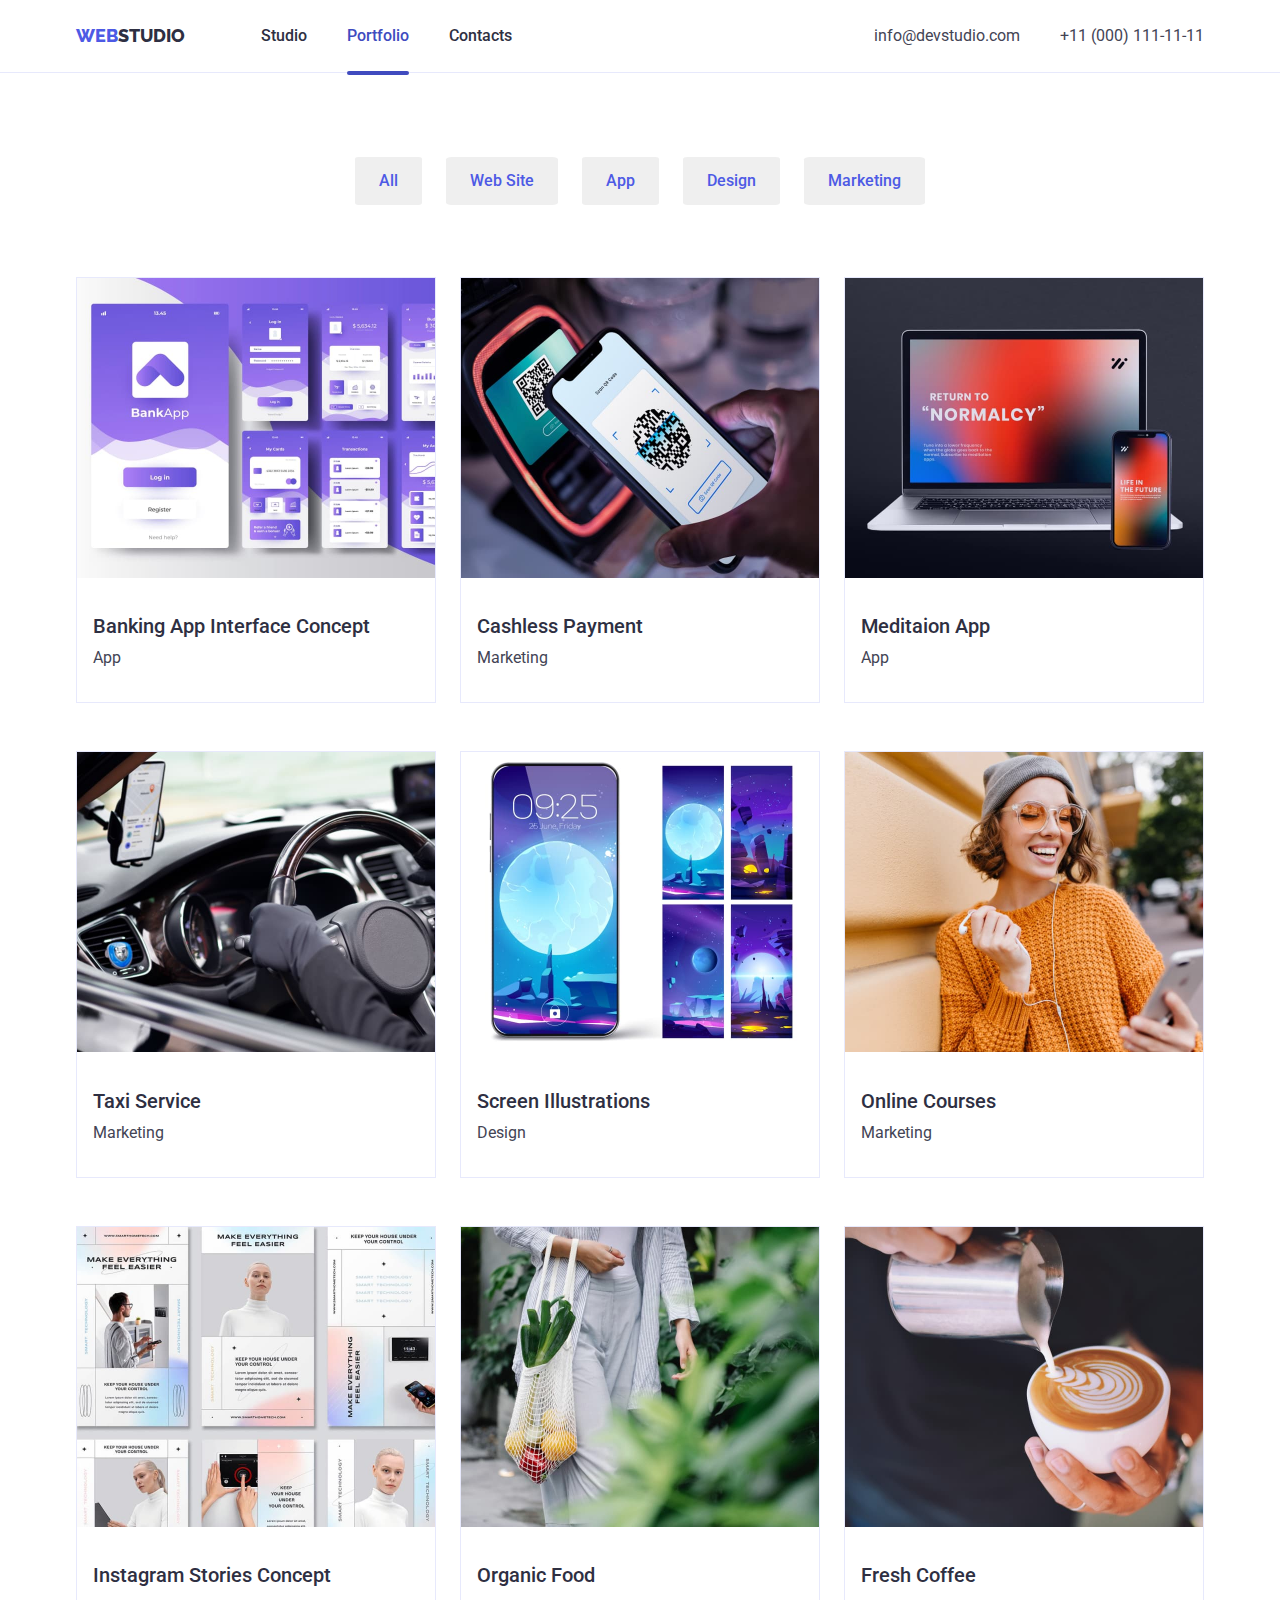
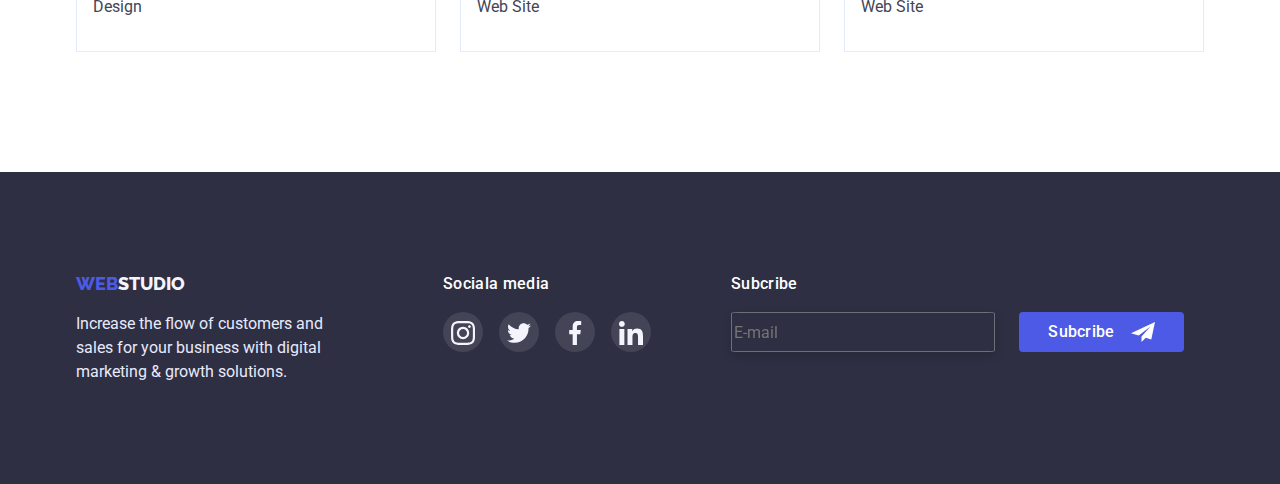
==== portfolio.html @ 8d919e55 "Initial commit" ====
<!DOCTYPE html>
<html lang="en">
<head>
    <meta charset="UTF-8">
    <meta http-equiv="X-UA-Compatible" content="IE=edge">
    <meta name="viewport" content="width=, initial-scale=1.0">
    <title>Document</title>
    <link
    rel="stylesheet"
    href="https://cdnjs.cloudflare.com/ajax/libs/modern-normalize/1.0.0/modern-normalize.min.css"
  />
    <link rel="stylesheet" href="./css/styles.css">
  <link href="https://fonts.googleapis.com/css2?family=Raleway:wght@800&family=Roboto:wght@400;500;700;900&display=swap" rel="stylesheet">
</head>
<body>
  <h1 class="visually-hidden">NAVIGATION</h1>
     <header class="up_header">
        <div class="container one_header">
           
            <nav class="navigation">
                <ul class="references">
                    <a href="./index.html" class="logo"><b class="word_part_one"> WEB</b><b class="word_part_three">STUDIO</b></a>
                    <li><a href="./index.html" class="references_part">Studio</a></li>
                    <li class=><a href="./portfolio.html" class="one_portfolio">Portfolio</a></li>
                    <li><a href="" class="references_part">Contacts</a></li>
                </ul>
            </nav>
                <address class="address_">
                    <ul class="link">
                        <li><a href="mailto:info@devstudio.com" class="link_one">info@devstudio.com</a></li>
                        <li><a href="tel:+110001111111" class="link_one">+11 (000) 111-11-11</a></li>
                    </ul>
                </address>

        </div>
    </header>
    <main>
        
        <section class="haupt_section">
            <div class="container list_two">
                <ul class="portfolio_buttons">
                    <li><button type="button" class="button1">All</button></li>
                    <li><button type="button" class="button1">Web Site</button></li>
                    <li><button type="button" class="button1">App</button></li>
                    <li><button type="button" class="button1">Design</button></li>
                    <li> <button type="button" class="button1">Marketing</button></li>
                </ul>
                    <ul class="list">
                        <li class="list_distance" >
                            <a href="http://">
                                <div class="image_profile">
                                    <img src="./images/image5.jpg" alt="Technologies" width="360">
                                    <div class="hover_block">
                                        <p class="block_paragraph">14 Stylish and User-Friendly App Design Concepts · Task Manager App · Calorie Tracker App · Exotic Fruit Ecommerce App · Cloud Storage App</p>
    
                                        </div>

                                </div>
                                
                                <div class="services_list">
                                    <h3 class="services">Banking App Interface Concept</h3>
                                 <p class="under_services">App</p>
                                </div>
                            </a>
              
                        </li>
                        <li class="list_distance">
                            <a href="http://">
                                <div class="image_profile">
                                   
                                    <img src="./images/image6.jpg" alt="Technologies" width="360" height="300">

                                    <div class="hover_block">
                                    <p class="block_paragraph">14 Stylish and User-Friendly App Design Concepts · Task Manager App · Calorie Tracker App · Exotic Fruit Ecommerce App · Cloud Storage App</p>

                                    </div>
                                </div>
                                
                                
                                <div class="services_list">
                                    <h3 class="services">Cashless Payment</h3>
                                 <p class="under_services">Marketing</p>
                                 
                                </div>
                            </a>
        
                        </li>
                        <li class="list_distance">
                            <a href="http://">
                                <div class="image_profile">
                                     <img src="./images/image7.jpg" alt="Technologies" width="360">
                                     <div class="hover_block">
                                        <p class="block_paragraph">14 Stylish and User-Friendly App Design Concepts · Task Manager App · Calorie Tracker App · Exotic Fruit Ecommerce App · Cloud Storage App</p>
    
                                        </div>
                                </div>
                               
                                <div class="services_list">
                                    <h3 class="services">Meditaion App</h3>
                                 <p class="under_services">App</p>
                                </div>
                            </a>
        
                        </li>
                        <li class="list_distance">
                            <a href="http://">
                                <div class="image_profile">
                                    <img src="./images/image8.jpg" alt="Technologies" width="360">
                                    <div class="hover_block">
                                        <p class="block_paragraph">14 Stylish and User-Friendly App Design Concepts · Task Manager App · Calorie Tracker App · Exotic Fruit Ecommerce App · Cloud Storage App</p>
    
                                        </div>
                                
                                </div>

                                
                                <div class="services_list">
                                    <h3 class="services">Taxi Service</h3>
                                 <p class="under_services">Marketing</p>
                                </div>
                            </a>
        
                        </li>
                        <li class="list_distance">
                            <a href="http://">
                                <div class="image_profile">
                                    <img src="./images/image9.jpg" alt="Technologies" width="360">
                                    <div class="hover_block">
                                        <p class="block_paragraph">14 Stylish and User-Friendly App Design Concepts · Task Manager App · Calorie Tracker App · Exotic Fruit Ecommerce App · Cloud Storage App</p>
    
                                        </div>
                                </div>
                                
                                <div class="services_list">
                                    <h3 class="services">Screen Illustrations</h3>
                                 <p class="under_services">Design</p>
                                </div>
                            </a>
                            
                        </li>
                        <li class="list_distance">
                            <a href="http://">
                                <div class="image_profile">
                                    <img src="./images/image10.jpg" alt="Technologies" width="360">
                                    <div class="hover_block">
                                        <p class="block_paragraph">14 Stylish and User-Friendly App Design Concepts · Task Manager App · Calorie Tracker App · Exotic Fruit Ecommerce App · Cloud Storage App</p>
    
                                        </div>
                                </div>
                                
                                <div class="services_list">
                                    <h3 class="services">Online Courses</h3>
                                 <p class="under_services">Marketing</p>
                                </div>
                            </a>
        
                        </li>
                        <li class="list_distance">
                            <a href="http://">
                                <div class="image_profile">
                                    <img src="./images/image11.jpg" alt="Technologies" width="360">
                                    <div class="hover_block">
                                        <p class="block_paragraph">14 Stylish and User-Friendly App Design Concepts · Task Manager App · Calorie Tracker App · Exotic Fruit Ecommerce App · Cloud Storage App</p>
    
                                        </div>
                                </div>
                                
                                <div class="services_list">
                                    <h3 class="services">Instagram Stories Concept</h3>
                                 <p class="under_services">Design</p>
                                </div>
                            </a>
        
                        </li>
                        <li class="list_distance">
                            <a href="http://">
                                <div class="image_profile">
                                    <img src="./images/image12.jpg" alt="Technologies" width="360">
                                    <div class="hover_block">
                                        <p class="block_paragraph">14 Stylish and User-Friendly App Design Concepts · Task Manager App · Calorie Tracker App · Exotic Fruit Ecommerce App · Cloud Storage App</p>
    
                                        </div>
                                </div>
                                
                                <div class="services_list">
                                    <h3 class="services">Organic Food</h3>
                                 <p class="under_services">Web Site</p> 
                                </div>
                            </a>
                              
        
                        </li>
                        <li class="list_distance">
                            <a href="http://">
                                <div class="image_profile">
                                     <img src="./images/image13.jpg" alt="Technologies" width="360">
                                     <div class="hover_block">
                                        <p class="block_paragraph">14 Stylish and User-Friendly App Design Concepts · Task Manager App · Calorie Tracker App · Exotic Fruit Ecommerce App · Cloud Storage App</p>
    
                                        </div>
                                </div>
                               
                                <div class="services_list">
                                    <h3 class="services">Fresh Coffee</h3>
                                 <p class="under_services">Web Site</p>
                                </div>
                            </a>
                        </li>
                    </ul>
            </div>
        </section>
        
    </main>
    <footer class="ending one_footer">
        <div class="container real_end">
            <div class="text_footer"> 
                <a href="./index.html" class="logo"><b class="word_part_one"> WEB</b><b class="word_part_two">STUDIO</b></a>

           
             <p class="footerd">Increase the flow of customers and <br> sales for your business with digital <br> marketing & growth solutions.</p>



            </div>
            <div class="social_footer">
                <span class="mini_footer">Sociala media</span>
                <ul class="icon_row_two">
                    <li>
                        <a href="" class="work_icon" >
                            <svg width="24px" height="24px" " >
                           <use href="./images/sprite.svg#icon-instagram" class="svg_footer"></use>
                     </svg>
                    </a>
                  </li>
                    <li >
                        <a href="" class="work_icon">
                        <svg width="24px" height="24px"  >
                            <use href="./images/sprite.svg#icon-twitter-1" class="svg_footer"></use>
                      </svg>
                    </a>
                 </li>
                    <li >
                        <a href="" class="work_icon" >
                        <svg width="24px" height="24px">
                            <use href="./images/sprite.svg#icon-facebook-1" class="svg_footer"></use>
                      </svg>
                    </a></li>
                    <li "><a href="" class="work_icon" >
                        <svg width="24px" height="24px" >
                            <use href="./images/sprite.svg#icon-linkedin-1" class="svg_footer"></use>
                      </svg>
     
                    </a></li>
                  </ul>

          </ul>
            </div>
            <div class="input_footer" c>
                <span class="mini_footer">Subcribe</span>
                <form action="" class="end-form">
                    <input type="email" name="email" placeholder="E-mail" class="foot_input">
                    <button type="subcibe" class="foot_button">
                        <span class="mini_footer">Subcribe</span>
                        <svg width="24px" height="24px" >
                            <use href="./images/sprite.svg#icon-Frame-3" class="svg_footer"></use>
                      </svg>

                    </button>

                </form>
                
            </div>
           
            

        </div>

        
                 
            
       
    </footer>
</body>
---- css/styles.css ----
:root {
  -one-color: #434455;
  -titel-color: #2E2F42;
  -link-color:  #434455;
}
body {
  font-family: 'Roboto';
  color: #FFFFFF;
}

.link .link_one {
  color:#434455;
  font-size: 16px;
  line-height: 1.5em;
  text-decoration: none;
  font-weight: 400;
  font-style: normal;
  transition-timing-function: cubic-bezier(0.4, 0, 0.2, 1);
  transition-duration: 250ms;
}
.link_one:hover,
.link_one:focus {
  color: #404BBF;
  
}
.button1 {
   color: #4D5AE5;
    font-weight: 500;
    font-size: 16px;
    line-height: 1.5em;
    font-family: 'Roboto';
    border-radius: 5%;
    transition-timing-function: cubic-bezier(0.4, 0, 0.2, 1);
   transition-duration: 250ms;

}
button:focus,
button:active,
button:hover{
   background-color: #404BBF;
   
   
}

button {
    cursor: pointer;
}
.button2 {
   color: #FFFFFF;
   font-weight: 500;
    font-size: 16px;
    line-height: 1.5em;
    background: #4D5AE5;
    font-family: 'Roboto';
    padding: 16px 32px;
    margin-top: 48px;
    margin-left: auto;
    margin-right: auto;
    display: block;
    border: none;
    cursor: pointer;

    
    
    
}
.button1 {
  padding-top: 12px;
  padding-bottom: 12px;
  padding-right: 24px;
  padding-left: 24px;
  border: none;
  cursor: pointer;
  transition-timing-function: cubic-bezier(0.4, 0, 0.2, 1);
  transition-duration: 250ms;
}
.button1:hover, 
.button1:focus {
  color: white;
  box-shadow: 0px 4px 4px rgba(0, 0, 0, 0.15);
  
}

.list {
  text-decoration: none;
  display: flex;
  flex-wrap: wrap;
  column-gap: 24px;
  row-gap: 48px;
  margin-top: 72px;
  
}
.list .services {
  color:#2E2F42;
  font-weight: 500;
  font-size: 20px;
  line-height: 1.2em;
  text-decoration: none;

}
.list .under_services {
  color: #434455;
  font-size: 16px;
  line-height: 1.5em;
  text-decoration: none;
  margin-top: 8px;
}
*{
  text-decoration: none;
}
.word_part_one {
  color: #4D5AE5;
  font-weight: 800;
 font-size: 18px;
 line-height: 1.33em;
 font-family: 'Raleway', sans-serif;
 text-decoration: none;
 margin-top: 24;
}
.word_part_two {
  color: #F4F4FD;
  font-weight: 800;
  font-size: 18px;
 line-height: 1.33em;
 font-family: 'Raleway', sans-serif;
 text-decoration: none;
}
.references .references_part {
  color: #2E2F42;
  font-weight: 500;
  font-size: 16px;
  line-height: 1.5em;
  transition-timing-function: cubic-bezier(0.4, 0, 0.2, 1);
  transition-duration: 250ms;
}
.references_part:hover,
 .references_part:focus {
  color: #404BBF;
  
}

.footerd {
  color: #E7E9FC;
  font-size: 16px;
  line-height: 1.5em;
  margin-top: 16px;
}
.benefits .big_titel {
  color: #2E2F42;
  font-weight: 500;
  font-size: 20px;
  line-height: 1.2em;
  margin-bottom: 8px;
}
.benefits .under_titel {
  color: #434455;
  font-size: 16px;
  line-height: 1.5em;
}
.list_downsize .big_titel_two {
  color: #2E2F42;
  font-weight: 500;
  font-size: 20px;
  line-height: 1.2em;
  text-decoration: none;
  text-align: center;
}
.list_downsize .under_titel-two {
  color: #434455;
  font-size: 16px;
  line-height: 1.5em;
  text-decoration: none;
  text-align: center;
}
.first_titel {
  font-size: 56px;
  line-height: 1.07em;
  color: #FFFFFF;
  letter-spacing: 0.02em;
}

.first_section {
  background: #2E2F42;
  padding-top: 188px;
  padding-bottom: 188px;
  display: block;
  max-width: 1440px;
  margin: 0 auto;
  background-image:linear-gradient(rgba(46, 47, 66, 0.7), rgba(46, 47, 66, 0.7)), url(../images/people-office.jpg);
  background-repeat: no-repeat;
}
.team {
  background: #F4F4FD;
}
.word_part_three { 
  color: #2E2F42;
  font-weight: 800;
  font-size: 18px;
  line-height: 1.33em;
  font-family: 'Raleway';
  text-decoration: none;
}
.second_titel {
  color: #2E2F42;
  font-weight: 700;
  font-size: 36px;
  line-height: 1.11em;
  text-align: center;
}
.team .titel_team {
  color: #2E2F42;
  font-weight: 700;
  font-size: 36px;
  line-height: 1.11em;
  text-align: center;
}
.ending {
  background: #2E2F42;
}
.container {
 width: 1158px;
 margin: 0 auto;
 padding-left: 15px;
 padding-right: 15px;
}
.one_header {
  display: flex;
  align-items: center;
  padding-top: 24px;
  padding-bottom: 24px;
}
header {
  border-bottom: 1px solid #E7E9FC;
}

.navigation {
  display: flex;
  align-items: center;
}
.references {
  display: flex;
  gap: 40px;
  position: relative ;
}
.second_section {
  padding-top: 120px;
  padding-bottom: 120px;
}
.benefits {
  gap: 24px;
  display: flex;
  flex-direction: row;
  align-items: center;
  
}
.third_section {
  padding-bottom: 120px;
}
.list_of_images {
  gap: 24px;
  margin-top: 72px;
  display: flex;
  flex-wrap: wrap;
}
.team {
  padding-top: 120px;
  padding-bottom: 120px;
}
.list_downsize {
  gap: 24px;
  display: flex;
  flex-wrap: wrap;
   margin-top: 72px ;
}
.link {
  display: flex;
  gap: 40px;
  align-items: center;
  margin-left: auto;
}
.address_ {
  margin-left: auto;
  display: block;
}
.one_footer {
  padding-top: 100px;
  padding-bottom: 100px;
}
.real_end {
  display: flex;
}
.social_footer {
  margin-left: 120px;
}
.portfolio_buttons {
  display: flex;
  align-items: center;
  gap: 24px;
  flex-direction: row;
  justify-content: center;
}
.under_benefits {
  max-width: 264px;
}
.text_one {
  padding-top: 32px ;
  padding-bottom: 32px;
}
.logo {
  margin-right: 36px;
}
.services_list {
  padding-left: 16px;
  padding-right: 16px;
  padding-top: 32px;
  padding-bottom: 32px;
}
.list_distance {
  border: 1px solid #E7E9FC;
  max-width: 360px; 
  transition-timing-function: cubic-bezier(0.4, 0, 0.2, 1);
  transition-duration: 250ms;
}
.list_distance:is(:hover,:focus) {
  box-shadow: 0px 1px 6px rgba(46, 47, 66, 0.08), 0px 1px 1px rgba(46, 47, 66, 0.16), 0px 2px 1px rgba(46, 47, 66, 0.08);
}

.haupt_section {
  padding-bottom: 120px;
  padding-top: 84px;
}
.cards_one {
  box-shadow: 0px 1px 6px rgba(46, 47, 66, 0.08), 0px 1px 1px rgba(46, 47, 66, 0.16), 0px 2px 1px rgba(46, 47, 66, 0.08);
 border-radius: 0px 0px 4px 4px;
 background: #FFFFFF;
}
.third_titel {
  font-weight: 700;
  font-size: 36px;
  line-height: 40px;
  letter-spacing: 0.02em;
  color: #2E2F42;
  text-align: center;
}
.customer_section {
  padding-top: 130px;
  padding-bottom: 120px;
}

.customer_number {
  display: flex;
  justify-content: center;
  gap: 24px;
  margin-top: 72px;
}


.svg_block {
  width: 264px;
  background: #F4F4FD;
  border-radius: 4px;
  height: 112px; 
  text-align: center;
  padding-top: 24px;
  padding-bottom: 24px;
  margin-bottom: 8px;
  justify-content: center;
}

.ending_icons {
  padding-top: 16px;
  padding-bottom: 16px;
  text-align: center;
  border: 1px solid #8E8F99;
  border-radius: 4px;
  width: 168px;
  height: 88px;
  fill: #8E8F99;
  display: block;
  transition-timing-function: cubic-bezier(0.4, 0, 0.2, 1);
  transition-duration: 250ms;
}

.ending_icons:hover,
.ending_icons:focus {
  border-color: #404BBF;
}
.ending_icons:hover,
.ending_icons:focus .ending_icon {
  fill:#404BBF ;
  
}

.references_icon {
  width: 40px;
  height: 40px;
  align-items: center;
  justify-content: center;
  padding-top: 12px;
  padding-bottom: 12px;
   display: flex;
  background: #4D5AE5;
  border-radius: 50%;
  display: block; 
  transition-timing-function: cubic-bezier(0.4, 0, 0.2, 1);
  transition-duration: 250ms;
}
.references_icon:is(:hover, :focus) {
  background: #404BBF;
 
}
.icon_row {
  display: flex;
  flex-direction: row;
  gap: 24px;
  text-align: center;
  justify-content: center;
  margin-top: 8px;
}
.mini_footer {
  font-weight: 500;
 font-size: 16px;
 line-height: 1.5;
 color: #FFFFFF;
 letter-spacing: 0.02em;
  

}
.icon_row_two {
  display: flex;
  margin-top: 16px;
  gap: 16px;
  text-decoration: none;
  color:  #2E2F42;
  

}
.footer_two {
  align-items: center;
  margin-right: 800px;
}

.one_footer {
  display: flex;
  flex-direction: row;
}


.work_icon{
   
   width: 40px;
   height: 40px;
   background:rgba(255, 255, 255, 0.1);
   border-radius: 50%;
   padding-top: 15px;
   padding-bottom: 13px; 
   display: flex;
   align-items: center;
   justify-content: center;
   transition-timing-function: cubic-bezier(0.4, 0, 0.2, 1);
   transition-duration: 250ms;
  
}

.work_icon:hover,
.work_icon:focus {
  background:#31D0AA;
  
}
.one_portfolio {
  text-decoration-color: #4D5AE5;
   color: #2E2F42;
  font-weight: 500;
  font-size: 16px;
  line-height: 1.5em;
  transition-timing-function: cubic-bezier(0.4, 0, 0.2, 1);
  transition-duration: 250ms;
  color: #404BBF;
  position: relative;
  
}
.one_portfolio::after {
  content:'';
  display: block;
  background: #404BBF;
  width: 100%;
  height: 4px;
  top: 45px;
  border-radius: 2px;
  position: absolute;
}
.one_portfolio_one {
  text-decoration-color: #4D5AE5;
   color: #2E2F42;
  font-weight: 500;
  font-size: 16px;
  line-height: 1.5em;
  transition-timing-function: cubic-bezier(0.4, 0, 0.2, 1);
  transition-duration: 250ms;
  color: #404BBF;
  position: relative;
  
}
.one_portfolio_one::after {
  content:'';
  display: block;
  background: #404BBF;
  width: 100%;
  height: 4px;
  top: 45px;
  left: 0;
  border-radius: 2px;
  position: absolute;
}
.image_profile {
  position: relative;
  overflow: hidden;
}

.list_distance:hover .hover_block{
  opacity: 1;
  animation-name: sladge;
  animation-duration: 250ms;
 animation-timing-function: linear;
 animation-iteration-count: 1;
}
.hover_block{
  position: absolute;
  display: block;
  background: #4D5AE5;
  background-blend-mode: soft-light;
  mix-blend-mode: normal; 
  width: 360px;
  min-height: 300px;
  top: 0;
  left: 0;
  opacity:0 ;
  transition-timing-function: cubic-bezier(0.4, 0, 0.2, 1);
  transition-duration: 250ms;
  z-index: 10;

}
.block_paragraph {
  font-style: normal;
  font-size: 16px;
  line-height: 1.5em;
  color: #F4F4FD;
  letter-spacing: 0.02em;
  margin-top: 40px;
  padding-left: 32px;
  padding-right: 32px;
   
}
.backdrop.is-hidden {
  opacity: 0;
  pointer-events: none;
}
.backdrop{
  position: fixed;
  top: 0;
  left: 0;
  height: 100%;
  width: 100%;
  background: rgba(46, 47, 66, 0.4);
  transition: opacity 300ms linear, visibility 300ms linear;
}
.is-hidden .modal_window{
 transform:scale(0.5);
 transition-duration: 250ms;
}
.modal_window{
  position: absolute;
 left:50%;
 top: 50%;
 transform: translate(-50%, -50%);
 opacity: 1;
  width: 408px;
 height: 576px;
 background: #FCFCFC;
 box-shadow: 0px 1px 1px rgba(0, 0, 0, 0.14), 0px 1px 3px rgba(0, 0, 0, 0.12), 0px 2px 1px rgba(0, 0, 0, 0.2);
 border-radius: 4px;
 transition-duration: 250ms;
}
@keyframes sladge {
  0% {
    transform: translate(0, 100%);
  }
}
.close_button{
  background: #E7E9FC;
  border: 1px solid rgba(0, 0, 0, 0.1);
  position: relative;
  top: 24px;
  left: 360px;
  border-radius: 50%;
  width: 24px;
  height: 24px;
  display: flex;
  align-items: center;
  justify-content: center;
}
.close_button:is(:hover, :focus) .button_svg {
fill: white ;
}
.modal_text{
  font-weight: 500;
 font-size: 16px;
 line-height: 1.5em;
 letter-spacing: 0.02em;
 text-align: center;
 color: #2E2F42;
 margin-bottom: 16px;
 margin-top: 36px;

}
.container_modal{
  margin: 24px;
  
}
.modal_input {
  padding-left: 33px;
  width: 360px;
  height: 40px;
  border: 1px solid rgba(33, 33, 33, 0.2);
}
.modal_input:hover, .modal_input:focus{
  border-color: #404BBF;
  transition-timing-function: cubic-bezier(0.4, 0, 0.2, 1);
  transition-duration: 250ms;
}
.modal_input:hover, .modal_input:focus +.modal_svg{
  fill:  #4D5AE5;
  transition-timing-function: cubic-bezier(0.4, 0, 0.2, 1);
  transition-duration: 250ms;

}
textarea:focus, textarea:hover {
  border-color: #404BBF;
}
.checkbox{
  position: relative;
  margin: 0;
}
.check {
  z-index: 100;
}

.input_mod{
  position: relative;
}
.modal_svg{
  position: absolute;
  top: 50%;
  left: 15px;;
  transform: translatey(-50%);
  margin: 0;
}

option {
  display: block;
  margin-bottom: 0.5em;
}

/* Check */

.check {
  padding-left: 1.2em;
}

.check_input{
   position: absolute;
    clip: rect(0 0 0 0);
    width: 1px;
    height: 1px;
    margin: -1px;
  
}
.check__box {
  height: 100px;
  position: absolute;
  margin-top: 0.2em;
  margin-left: -0.7em;
  width: 16px;
  height: 16px;
  border-radius: 2px;
  overflow: hidden;
  border-radius: 0.05em;
  background-color: white;
  background-repeat: no-repeat;
  background-position: 50% 50%;
  box-shadow: 0 0 0 0.1em #2E2F42;
}

.check__input:checked + .check__box {
  background-color:#404BBF ;
  background-image: url(/Vector\ \(1\).png);
}
label {
  display: flex;
  flex-direction: column;
  column-gap: 8px;
  margin-bottom: 8px;
  color: #8E8F99;
  letter-spacing: 0.04em;
  font-weight: 400;
  font-size: 12px;
}
.form_modal{
 width: 360px;
 height: 40px;
}
.check{
  width: 16px;
  height: 16px;
}
.policy{
  display: flexbox;
  flex-direction: row;
  font-weight: 400;
 font-size: 12px;
 color: #757575;
 letter-spacing: 0.04em;
 margin-top: 8px;
 padding-left: 8px;
}
.policy_term{
  display: block;
  font-weight: 400;
  font-size: 12px;
  color: #4D5AE5;
  text-decoration: underline #4D5AE5;
  margin-right: 8px;
  
}
.agreement{
  display: flex;
  align-items: center;
  flex-direction: row;
}
.policy{
  margin-left: 8px;
}
.sub_button{
  background: #4D5AE5;
  box-shadow: 0px 4px 4px rgba(0, 0, 0, 0.15);
  border-radius: 4px;
  border: none;
  width: 169px;
  height: 56px;
  font-weight: 500;
 font-size: 16px;
 font-family: 'Roboto';
 color: #FFFFFF;
 align-items: center;
 text-align: center;
 position: relative;
 left: 50%;
 transform: translateX(-50%);
 margin-top: 24px;

}
.input_footer{
  margin-left: 80px;
}
.foot_input {
  width: 264px;
  height: 40px;
  border: 1px solid rgba(255, 255, 255, 0.3);
  filter: drop-shadow(0px 4px 4px rgba(0, 0, 0, 0.15));
  background: #2E2F42;
  color: rgba(255, 255, 255, 0.6);
  border-radius: 3%;
}
.foot_input:focus{
  
}
.end-form{
  display: flex;
  flex-direction: row;
  align-items: center;
  justify-content: center;
  margin-top: 16px;
  gap: 24px;
}
.foot_button{
  background: #4D5AE5;
  border: none;
  display: flex;
  justify-content: center;
 align-items: center;
 width: 165px;
 height: 40px;
 border-radius: 4px;
 padding: 8px 24px;
 gap: 16px;
}
html {
  box-sizing: border-box;
}
*::before,
*::after {
  box-sizing: inherit;
  width: 104px;
  height: 56px;
}
.solution_titel {
  text-align: center;
}

p, h1, h2, h3, h4, h5, h6{
  margin: 0;
}
ul {
  margin: 0;
  padding-left: 0;
}
.section {
  display: block;
}
.visually-hidden {
  position: absolute;
  width: 1px;
  height: 1px;
  margin: -1px;
  border: 0;
  padding: 0;
  white-space: nowrap;
  clip-path: inset(100%);
  clip: rect(0 0 0 0);
  overflow: hidden;
}
textarea{
  resize: none;
}
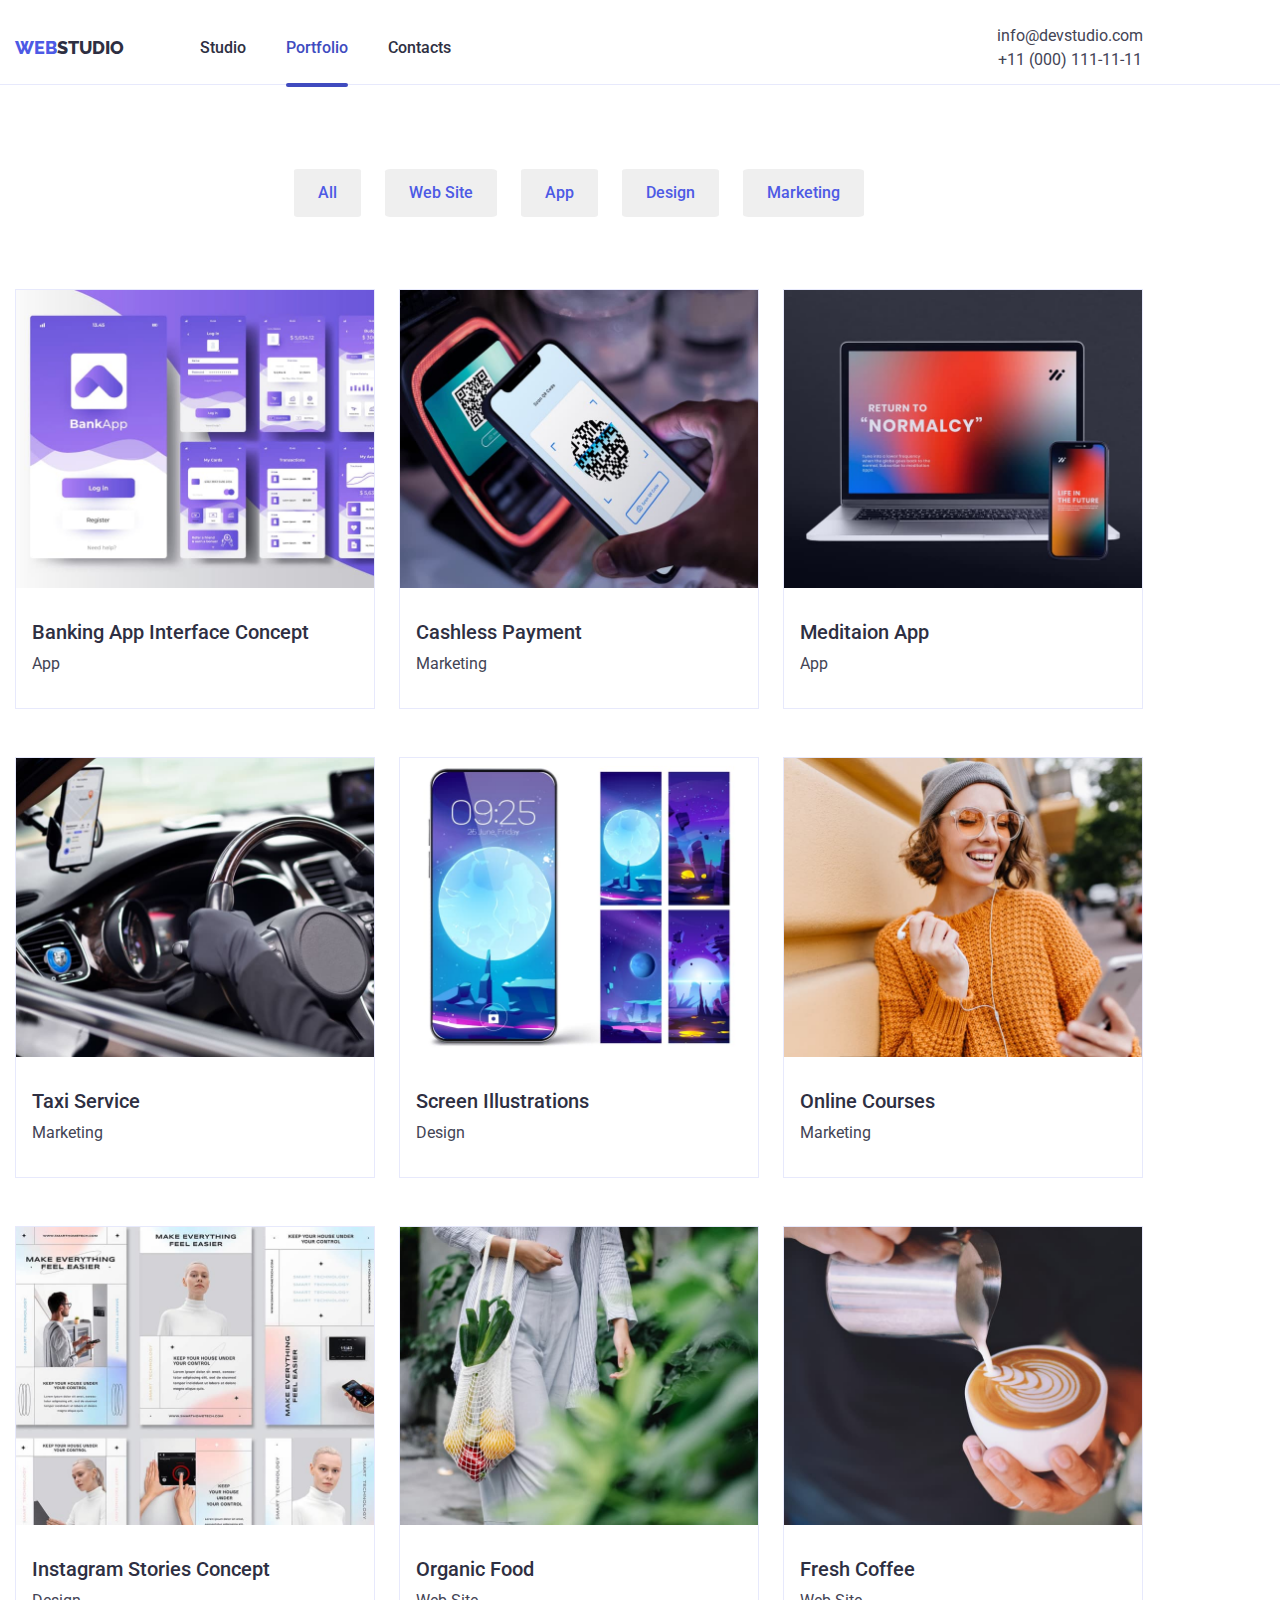
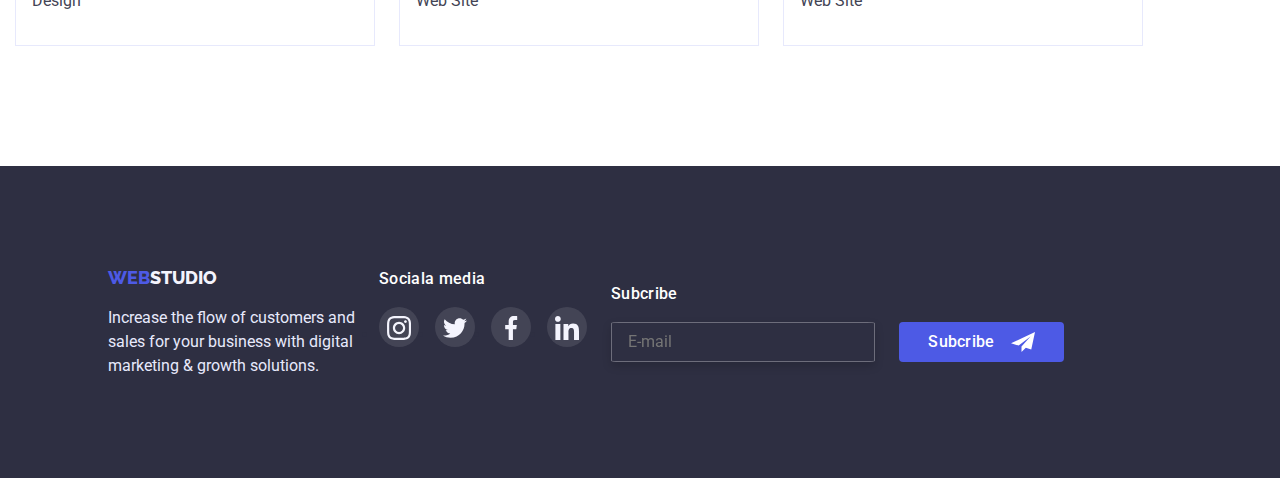
==== commit bec89fe7: "jo" ====
--- a/portfolio.html
+++ b/portfolio.html
@@ -3,7 +3,7 @@
 <head>
     <meta charset="UTF-8">
     <meta http-equiv="X-UA-Compatible" content="IE=edge">
-    <meta name="viewport" content="width=, initial-scale=1.0">
+    <meta name="viewport" content="width=device-width, initial-scale=1.0" />
     <title>Document</title>
     <link
     rel="stylesheet"
--- a/css/styles.css
+++ b/css/styles.css
@@ -187,6 +187,7 @@
   max-width: 1440px;
   margin: 0 auto;
   background-image:linear-gradient(rgba(46, 47, 66, 0.7), rgba(46, 47, 66, 0.7)), url(../images/people-office.jpg);
+  background-size: 1158px 600px;
   background-repeat: no-repeat;
 }
 .team {
@@ -218,8 +219,8 @@
   background: #2E2F42;
 }
 .container {
- width: 1158px;
- margin: 0 auto;
+ max-width: 428px;
+ margin: 0, auto;
  padding-left: 15px;
  padding-right: 15px;
 }
@@ -598,6 +599,8 @@
   display: flex;
   align-items: center;
   justify-content: center;
+  transition-timing-function: cubic-bezier(0.4, 0, 0.2, 1);
+  transition-duration: 250ms;
 }
 .close_button:is(:hover, :focus) .button_svg {
 fill: white ;
@@ -617,11 +620,21 @@
   margin: 24px;
   
 }
+textarea {
+  border: 1px solid rgba(33, 33, 33, 0.2);
+ border-radius: 4px;
+ margin-top: 4px;
+ padding: 8px 16px;
+}
+
 .modal_input {
+  margin-top: 4px;
   padding-left: 33px;
   width: 360px;
   height: 40px;
   border: 1px solid rgba(33, 33, 33, 0.2);
+  border-radius: 4px;
+  background: #FCFCFC;
 }
 .modal_input:hover, .modal_input:focus{
   border-color: #404BBF;
@@ -650,9 +663,9 @@
 }
 .modal_svg{
   position: absolute;
-  top: 50%;
+  top:55%;
   left: 15px;;
-  transform: translatey(-50%);
+  transform: translate(0, -50%);
   margin: 0;
 }
 
@@ -693,7 +706,7 @@
 
 .check__input:checked + .check__box {
   background-color:#404BBF ;
-  background-image: url(/Vector\ \(1\).png);
+  background-image: url(../Vector.png);
 }
 label {
   display: flex;
@@ -722,6 +735,7 @@
  letter-spacing: 0.04em;
  margin-top: 8px;
  padding-left: 8px;
+ cursor: pointer;
 }
 .policy_term{
   display: block;
@@ -742,6 +756,8 @@
 }
 .sub_button{
   background: #4D5AE5;
+  margin-top: 14px;
+  margin-bottom: 24px;
   box-shadow: 0px 4px 4px rgba(0, 0, 0, 0.15);
   border-radius: 4px;
   border: none;
@@ -756,7 +772,7 @@
  position: relative;
  left: 50%;
  transform: translateX(-50%);
- margin-top: 24px;
+
 
 }
 .input_footer{
@@ -770,6 +786,7 @@
   background: #2E2F42;
   color: rgba(255, 255, 255, 0.6);
   border-radius: 3%;
+  padding: 8px 16px;
 }
 .foot_input:focus{
   
@@ -809,6 +826,11 @@
 
 p, h1, h2, h3, h4, h5, h6{
   margin: 0;
+}
+img {
+  display: block;
+  max-width: 100%;
+  height: auto;
 }
 ul {
   margin: 0;
@@ -831,4 +853,97 @@
 }
 textarea{
   resize: none;
-}+}
+@media screen and (min-device-pixel-ratio: 2),
+  screen and (min-resolution: 192dpi),
+  screen and (min-resolution: 2dppx) {
+  .first_section {
+    background-image:linear-gradient(rgba(46, 47, 66, 0.7), rgba(46, 47, 66, 0.7)), url(../images/people-office.jpg);
+  }
+}
+
+@media screen and (min-width: 768px) {
+  .container{
+    max-width: 768px;
+  }
+  .link{
+    display: flex;
+    flex-direction: column;
+    column-gap: 6px;
+    gap: 0;
+  }
+
+  .first_section{
+    background-size:  ;
+  }
+  .svg_block {
+    display: none;
+  }
+  .benefits{
+    display: flex;
+    flex-wrap: wrap;
+    row-gap: 72px;
+    column-gap: 24px;
+  }
+  .benefits .big_titel{
+    font-weight: 700;
+    font-size: 36px;
+    line-height: 1.1em;
+    letter-spacing: 0.02em;
+    text-transform: capitalize;
+    
+  }
+
+  .benefits .under_titel {
+    font-weight: 500;
+    font-size: 16px;
+    line-height: 1.5em;
+    letter-spacing: 0.02em;
+  }
+  .under_benefits{
+    max-width: 356px;
+    max-height: 120px;
+  }
+  .third_section{
+    display: none;
+  }
+  .list_downsize{
+    display: flex;
+    flex-wrap: wrap;
+    align-items: center;
+    justify-content: center;
+    row-gap: 64px;
+  }
+  .customer_number{
+    display: flex;
+    flex-wrap: wrap;
+    row-gap: 72px;
+  }
+  .real_end {
+    display: flex;
+    flex-wrap: wrap;
+    align-items: center;
+    padding-left: 108px;
+    row-gap: 72px;
+    column-gap: 24px;
+
+  }
+  .input_footer{
+    margin-left: 0px;
+  }
+  .social_footer {
+    margin-left: 0px;
+    margin-bottom: 30px;
+  }
+ 
+  header {
+    max-height: 85px;
+  }
+}
+@media screen and (min-width: 1200px) {
+  .container{
+    max-width: 1158px;
+  }
+  
+}
+  
